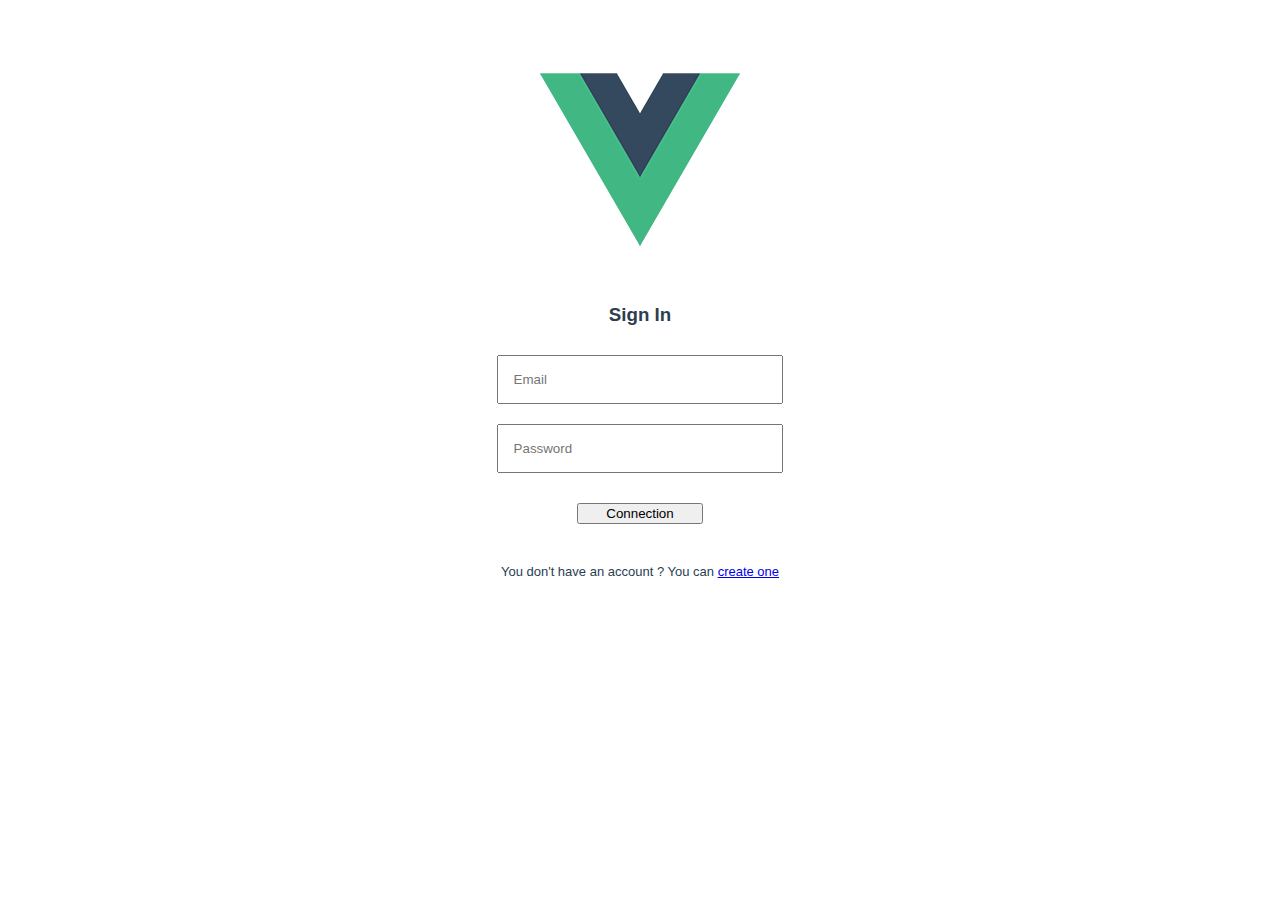
==== index.html @ b7cbc62a "newVa" ====
<!DOCTYPE html><html><head><meta charset=utf-8><title>vue-firebase-tutorial</title><link href=./static/css/app.52f558d69cce219351401d821c7b4640.css rel=stylesheet></head><body><div id=app></div><script type=text/javascript src=./static/js/manifest.e5e9b4e86fe789a9797d.js></script><script type=text/javascript src=./static/js/vendor.74f5a66f437dc6c4ff6a.js></script><script type=text/javascript src=./static/js/app.6ee0e6ee1a27e708dc0a.js></script></body></html>
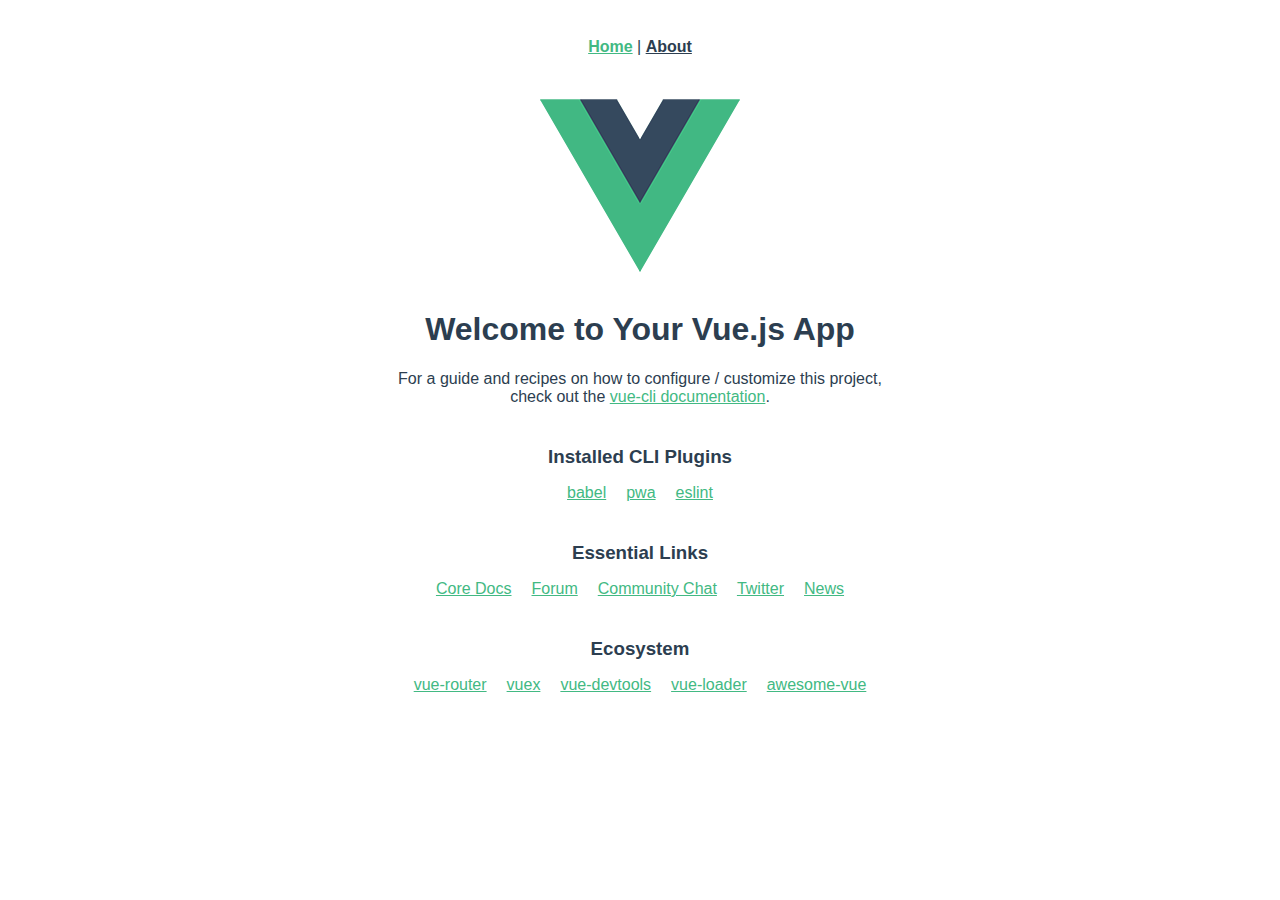
==== commit e29165d9: "test" ====
--- a/index.html
+++ b/index.html
@@ -1 +1 @@
-<!DOCTYPE html><html><head><meta charset=utf-8><title>vue-firebase-tutorial</title><link href=./static/css/app.52f558d69cce219351401d821c7b4640.css rel=stylesheet></head><body><div id=app></div><script type=text/javascript src=./static/js/manifest.e5e9b4e86fe789a9797d.js></script><script type=text/javascript src=./static/js/vendor.74f5a66f437dc6c4ff6a.js></script><script type=text/javascript src=./static/js/app.6ee0e6ee1a27e708dc0a.js></script></body></html>+<!DOCTYPE html><html lang=en><head><meta charset=utf-8><meta http-equiv=X-UA-Compatible content="IE=edge"><meta name=viewport content="width=device-width,initial-scale=1"><!--[if IE]><link rel="icon" href="/favicon.ico"><![endif]--><title>proyect</title><link href=/js/about.0bf3fb79.js rel=prefetch><link href=/css/app.dde1df84.css rel=preload as=style><link href=/js/app.759b4522.js rel=preload as=script><link href=/js/chunk-vendors.272e5479.js rel=preload as=script><link href=/css/app.dde1df84.css rel=stylesheet><link rel=icon type=image/png sizes=32x32 href=/img/icons/favicon-32x32.png><link rel=icon type=image/png sizes=16x16 href=/img/icons/favicon-16x16.png><link rel=manifest href=/manifest.json><meta name=theme-color content=#4DBA87><meta name=apple-mobile-web-app-capable content=no><meta name=apple-mobile-web-app-status-bar-style content=default><meta name=apple-mobile-web-app-title content=proyect><link rel=apple-touch-icon href=/img/icons/apple-touch-icon-152x152.png><link rel=mask-icon href=/img/icons/safari-pinned-tab.svg color=#4DBA87><meta name=msapplication-TileImage content=/img/icons/msapplication-icon-144x144.png><meta name=msapplication-TileColor content=#000000></head><body><noscript><strong>We're sorry but proyect doesn't work properly without JavaScript enabled. Please enable it to continue.</strong></noscript><div id=app></div><script src=/js/chunk-vendors.272e5479.js></script><script src=/js/app.759b4522.js></script></body></html>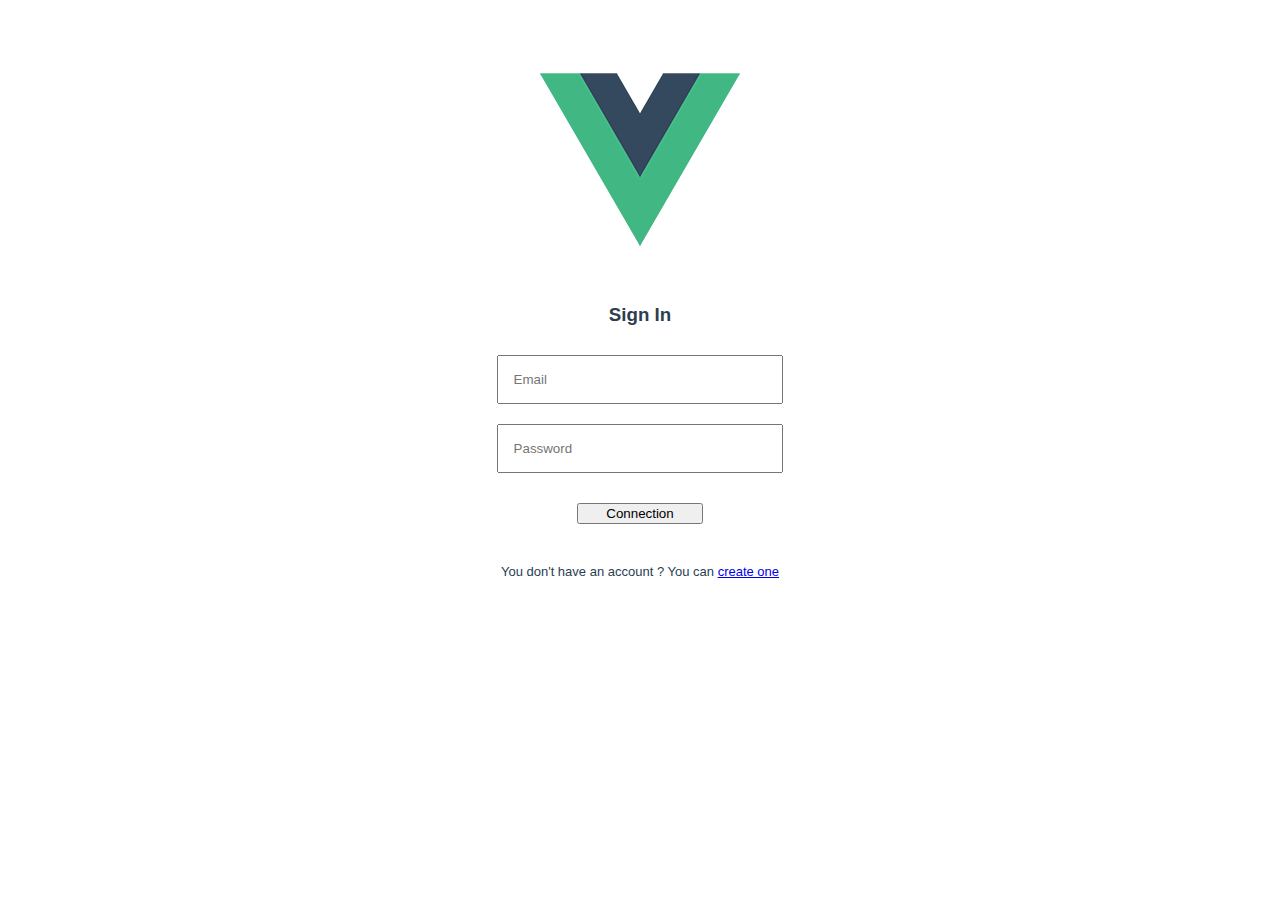
==== commit 6858603e: "add" ====
--- a/index.html
+++ b/index.html
@@ -1 +1 @@
-<!DOCTYPE html><html lang=en><head><meta charset=utf-8><meta http-equiv=X-UA-Compatible content="IE=edge"><meta name=viewport content="width=device-width,initial-scale=1"><!--[if IE]><link rel="icon" href="/favicon.ico"><![endif]--><title>proyect</title><link href=/js/about.0bf3fb79.js rel=prefetch><link href=/css/app.dde1df84.css rel=preload as=style><link href=/js/app.759b4522.js rel=preload as=script><link href=/js/chunk-vendors.272e5479.js rel=preload as=script><link href=/css/app.dde1df84.css rel=stylesheet><link rel=icon type=image/png sizes=32x32 href=/img/icons/favicon-32x32.png><link rel=icon type=image/png sizes=16x16 href=/img/icons/favicon-16x16.png><link rel=manifest href=/manifest.json><meta name=theme-color content=#4DBA87><meta name=apple-mobile-web-app-capable content=no><meta name=apple-mobile-web-app-status-bar-style content=default><meta name=apple-mobile-web-app-title content=proyect><link rel=apple-touch-icon href=/img/icons/apple-touch-icon-152x152.png><link rel=mask-icon href=/img/icons/safari-pinned-tab.svg color=#4DBA87><meta name=msapplication-TileImage content=/img/icons/msapplication-icon-144x144.png><meta name=msapplication-TileColor content=#000000></head><body><noscript><strong>We're sorry but proyect doesn't work properly without JavaScript enabled. Please enable it to continue.</strong></noscript><div id=app></div><script src=/js/chunk-vendors.272e5479.js></script><script src=/js/app.759b4522.js></script></body></html>+<!DOCTYPE html><html><head><meta charset=utf-8><title>vue-firebase</title><link href=./static/css/app.52f558d69cce219351401d821c7b4640.css rel=stylesheet></head><body><div id=app></div><script type=text/javascript src=./static/js/manifest.e5e9b4e86fe789a9797d.js></script><script type=text/javascript src=./static/js/vendor.74f5a66f437dc6c4ff6a.js></script><script type=text/javascript src=./static/js/app.6ee0e6ee1a27e708dc0a.js></script></body></html>
